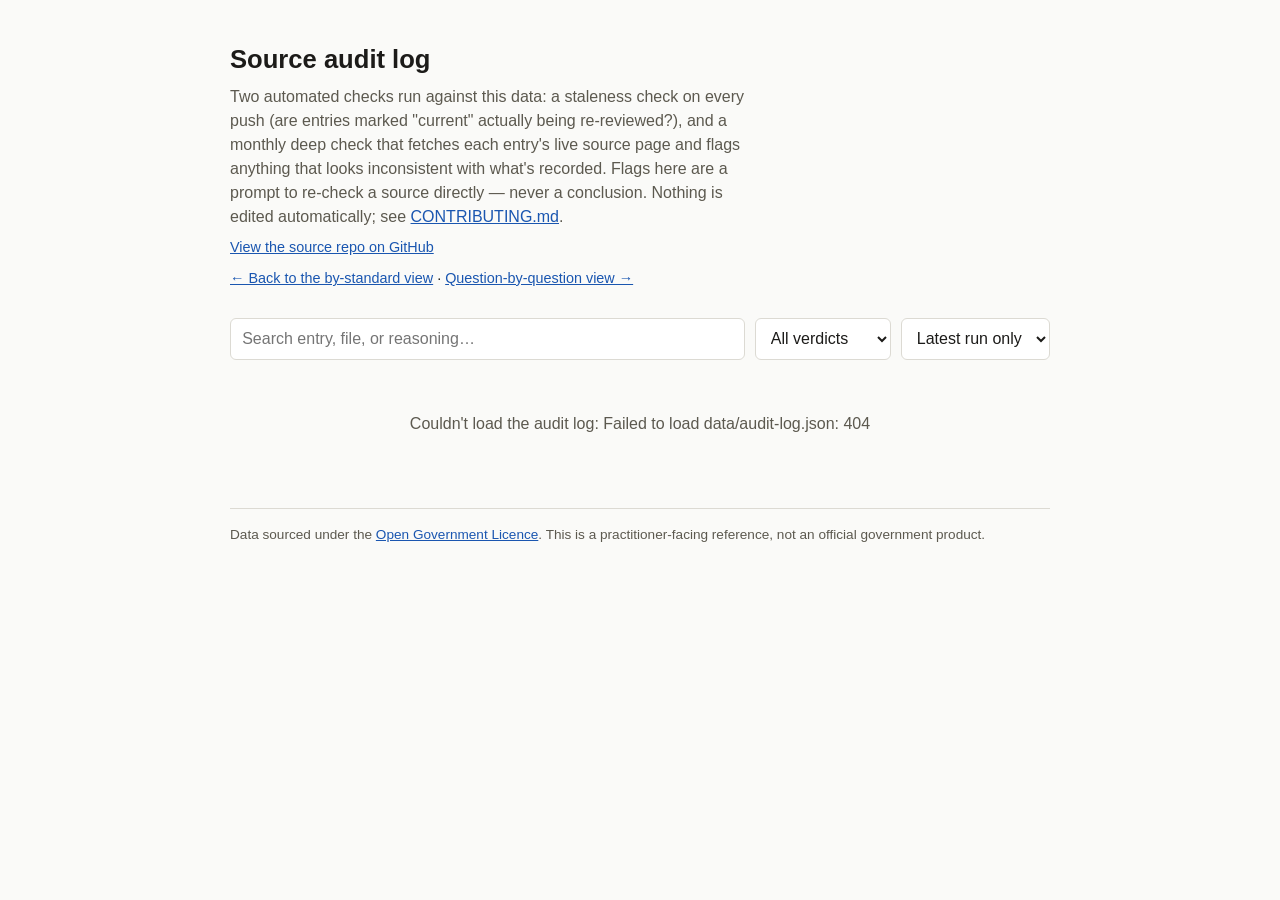
==== audit.html @ 8c1b0716 "Add automated currency checks: staleness check and monthly source audit Extends CI with scripts/chec" ====
<!doctype html>
<html lang="en">
<head>
<meta charset="utf-8">
<meta name="viewport" content="width=device-width, initial-scale=1">
<title>Source audit log — UK Classification Standards Tracker</title>
<link rel="stylesheet" href="style.css">
</head>
<body>
<main>
  <header>
    <h1>Source audit log</h1>
    <p>
      Two automated checks run against this data: a staleness check on every push (are entries
      marked "current" actually being re-reviewed?), and a monthly deep check that fetches each
      entry's live source page and flags anything that looks inconsistent with what's recorded.
      Flags here are a prompt to re-check a source directly — never a conclusion. Nothing is
      edited automatically; see <a href="https://github.com/georgeunsworth/uk-classification-standards/blob/main/CONTRIBUTING.md">CONTRIBUTING.md</a>.
    </p>
    <p class="repo-link"><a href="https://github.com/georgeunsworth/uk-classification-standards">View the source repo on GitHub</a></p>
    <nav class="view-nav"><a href="index.html">← Back to the by-standard view</a> · <a href="questions.html">Question-by-question view →</a></nav>
  </header>

  <section id="summary"></section>

  <div class="controls">
    <input type="search" id="search" placeholder="Search entry, file, or reasoning…" aria-label="Search audit results">
    <select id="verdict-filter" aria-label="Filter by verdict">
      <option value="">All verdicts</option>
      <option value="unchanged">Unchanged</option>
      <option value="possible_drift">Possible drift</option>
      <option value="fetch_failed">Fetch failed</option>
    </select>
    <select id="run-filter" aria-label="Filter by run">
      <option value="">Latest run only</option>
    </select>
  </div>

  <p class="count" id="count"></p>
  <div id="results"></div>

  <footer>
    Data sourced under the <a href="https://www.nationalarchives.gov.uk/doc/open-government-licence/version/3/">Open Government Licence</a>.
    This is a practitioner-facing reference, not an official government product.
  </footer>
</main>

<script>
  const VERDICT_LABELS = {
    unchanged: "Unchanged",
    possible_drift: "Possible drift",
    fetch_failed: "Fetch failed",
  };
  const VERDICT_BADGE_CLASS = {
    unchanged: "current",
    possible_drift: "under-review",
    fetch_failed: "archived",
  };

  function escapeHtml(str) {
    return String(str ?? "").replace(/[&<>"']/g, (c) => ({
      "&": "&amp;", "<": "&lt;", ">": "&gt;", '"': "&quot;", "'": "&#39;",
    }[c]));
  }

  const summaryEl = document.getElementById("summary");
  const resultsEl = document.getElementById("results");
  const countEl = document.getElementById("count");
  const searchEl = document.getElementById("search");
  const verdictEl = document.getElementById("verdict-filter");
  const runEl = document.getElementById("run-filter");

  let runs = [];

  function renderSummary() {
    if (runs.length === 0) {
      summaryEl.innerHTML = `<p class="empty">No audit runs yet — the first monthly check will populate this page.</p>`;
      return;
    }
    const latest = runs[runs.length - 1];
    const counts = { unchanged: 0, possible_drift: 0, fetch_failed: 0 };
    latest.results.forEach((r) => { counts[r.verdict] = (counts[r.verdict] || 0) + 1; });
    summaryEl.innerHTML = `
      <p class="meta">Last run: <strong>${escapeHtml(latest.run_date)}</strong> ·
        ${latest.results.length} entries checked ·
        ${counts.unchanged || 0} unchanged ·
        ${counts.possible_drift || 0} possible drift ·
        ${counts.fetch_failed || 0} fetch failed</p>
    `;
  }

  function renderRunOptions() {
    const options = runs
      .slice()
      .reverse()
      .map((run) => `<option value="${escapeHtml(run.run_date)}">${escapeHtml(run.run_date)}</option>`)
      .join("");
    runEl.insertAdjacentHTML("beforeend", options);
  }

  function currentResults() {
    const run = runEl.value ? runs.find((r) => r.run_date === runEl.value) : runs[runs.length - 1];
    return run ? run.results.map((r) => ({ ...r, run_date: run.run_date })) : [];
  }

  function applyFilters() {
    const search = searchEl.value.trim().toLowerCase();
    const verdict = verdictEl.value;

    const all = currentResults();
    const filtered = all.filter((r) => {
      if (verdict && r.verdict !== verdict) return false;
      if (search) {
        const haystack = `${r.entry_id} ${r.file} ${r.reasoning}`.toLowerCase();
        if (!haystack.includes(search)) return false;
      }
      return true;
    });

    countEl.textContent = `${filtered.length} of ${all.length} results`;

    resultsEl.innerHTML = filtered.length
      ? filtered.map((r) => `
        <article class="entry">
          <div class="entry-head">
            <h2>${escapeHtml(r.entry_id)}</h2>
            <span class="badge ${VERDICT_BADGE_CLASS[r.verdict] || ""}">${escapeHtml(VERDICT_LABELS[r.verdict] || r.verdict)}</span>
          </div>
          <p class="meta">${escapeHtml(r.file)} · checked ${escapeHtml(r.run_date)}</p>
          <p class="notes">${escapeHtml(r.reasoning)}</p>
          <div class="entry-foot">
            <a href="${escapeHtml(r.source_url)}" target="_blank" rel="noopener">View source →</a>
          </div>
        </article>
      `).join("")
      : `<p class="empty">No results match your filters.</p>`;
  }

  async function loadAll() {
    try {
      const res = await fetch("data/audit-log.json");
      if (!res.ok) throw new Error(`Failed to load data/audit-log.json: ${res.status}`);
      runs = await res.json();
      renderSummary();
      renderRunOptions();
      applyFilters();
    } catch (err) {
      resultsEl.innerHTML = `<p class="error">Couldn't load the audit log: ${escapeHtml(err.message)}</p>`;
      countEl.textContent = "";
    }
  }

  searchEl.addEventListener("input", applyFilters);
  verdictEl.addEventListener("change", applyFilters);
  runEl.addEventListener("change", applyFilters);
  loadAll();
</script>
</body>
</html>
---- style.css ----
:root {
  --bg: #fafaf8;
  --surface: #ffffff;
  --border: #dcdad3;
  --text: #1c1b19;
  --text-muted: #5c594f;
  --link: #1a56b0;
  --accent: #1a56b0;
  --status-current-bg: #dff2e1;
  --status-current-text: #14622a;
  --status-review-bg: #fbe9d0;
  --status-review-text: #8a4b06;
  --status-archived-bg: #eee;
  --status-archived-text: #55524a;
  --status-superseded-bg: #eee;
  --status-superseded-text: #55524a;
  --code-bg: #f0efe9;
}
@media (prefers-color-scheme: dark) {
  :root {
    --bg: #17171a;
    --surface: #201f23;
    --border: #38373d;
    --text: #ecebe8;
    --text-muted: #a9a7a0;
    --link: #7fb0ff;
    --accent: #7fb0ff;
    --status-current-bg: #143d21;
    --status-current-text: #7fe0a0;
    --status-review-bg: #4a3208;
    --status-review-text: #f0b862;
    --status-archived-bg: #2c2b2f;
    --status-archived-text: #b8b6b0;
    --status-superseded-bg: #2c2b2f;
    --status-superseded-text: #b8b6b0;
    --code-bg: #26252a;
  }
}
* { box-sizing: border-box; }
body {
  margin: 0;
  background: var(--bg);
  color: var(--text);
  font: 16px/1.5 -apple-system, BlinkMacSystemFont, "Segoe UI", Roboto, Helvetica, Arial, sans-serif;
}
main {
  max-width: 860px;
  margin: 0 auto;
  padding: 2.5rem 1.25rem 4rem;
}
header h1 {
  font-size: 1.6rem;
  margin: 0 0 0.4rem;
}
header p {
  color: var(--text-muted);
  margin: 0 0 0.5rem;
  max-width: 60ch;
}
header .repo-link,
header .view-nav {
  font-size: 0.9rem;
}
header .view-nav {
  margin: 0.6rem 0 0;
}
a { color: var(--link); }
.controls {
  display: flex;
  gap: 0.6rem;
  flex-wrap: wrap;
  margin: 1.75rem 0 1.25rem;
}
.controls input[type="search"],
.controls select {
  font: inherit;
  padding: 0.5rem 0.7rem;
  border: 1px solid var(--border);
  border-radius: 6px;
  background: var(--surface);
  color: var(--text);
}
.controls input[type="search"] {
  flex: 1 1 220px;
}
.count {
  color: var(--text-muted);
  font-size: 0.85rem;
  margin: 0 0 1rem;
}
.category-section {
  margin: 0 0 2.5rem;
}
.category-heading {
  font-size: 1.4rem;
  margin: 0 0 1rem;
  padding-bottom: 0.5rem;
  border-bottom: 2px solid var(--accent);
}
.domain-section {
  margin: 0 0 2rem;
}
.domain-heading {
  font-size: 1.15rem;
  margin: 0 0 0.75rem;
  padding-bottom: 0.4rem;
  border-bottom: 1px solid var(--border);
}
.gaps-heading {
  font-size: 0.85rem;
  text-transform: uppercase;
  letter-spacing: 0.03em;
  color: var(--status-review-text);
  margin: 1.25rem 0 0.6rem;
}
.domain-gaps .entry {
  border-left: 3px solid var(--status-review-text);
}
.licensed-heading {
  font-size: 0.85rem;
  text-transform: uppercase;
  letter-spacing: 0.03em;
  color: var(--status-review-text);
  margin: 1.25rem 0 0.6rem;
}
.domain-licensed .entry {
  border-left: 3px solid var(--status-review-text);
}
.entry {
  background: var(--surface);
  border: 1px solid var(--border);
  border-radius: 10px;
  padding: 1.1rem 1.25rem;
  margin-bottom: 0.9rem;
}
.entry-head {
  display: flex;
  align-items: baseline;
  justify-content: space-between;
  gap: 0.75rem;
  flex-wrap: wrap;
}
.entry-head h2,
.entry-head h3,
.entry-head h4 {
  font-size: 1.05rem;
  margin: 0;
}
.badge {
  display: inline-block;
  font-size: 0.72rem;
  font-weight: 600;
  text-transform: uppercase;
  letter-spacing: 0.03em;
  padding: 0.2rem 0.55rem;
  border-radius: 999px;
  white-space: nowrap;
}
.badge.current { background: var(--status-current-bg); color: var(--status-current-text); }
.badge.under-review { background: var(--status-review-bg); color: var(--status-review-text); }
.badge.archived { background: var(--status-archived-bg); color: var(--status-archived-text); }
.badge.superseded { background: var(--status-superseded-bg); color: var(--status-superseded-text); }
.meta {
  color: var(--text-muted);
  font-size: 0.85rem;
  margin: 0.25rem 0 0.6rem;
}
.notes {
  margin: 0.4rem 0 0.7rem;
}
.entry-foot {
  display: flex;
  justify-content: space-between;
  align-items: center;
  flex-wrap: wrap;
  gap: 0.5rem;
  font-size: 0.85rem;
}
.entry-foot code {
  background: var(--code-bg);
  padding: 0.1rem 0.4rem;
  border-radius: 4px;
  font-size: 0.8em;
}
.tags {
  display: flex;
  flex-wrap: wrap;
  gap: 0.35rem;
  margin: 0 0 0.6rem;
}
.tag {
  display: inline-block;
  font-size: 0.75rem;
  padding: 0.15rem 0.5rem;
  border-radius: 5px;
  border: 1px solid var(--border);
  color: var(--text-muted);
  background: var(--code-bg);
}
.tag.gap {
  color: var(--status-review-text);
  background: var(--status-review-bg);
  border-color: transparent;
  font-weight: 600;
}
.tag.unspecified {
  font-style: italic;
}
.tag.licence-public-domain {
  color: var(--status-current-text);
  background: var(--status-current-bg);
  border-color: transparent;
}
.tag.licence-restricted {
  color: var(--status-review-text);
  background: var(--status-review-bg);
  border-color: transparent;
  font-weight: 600;
}
.scale-block,
.scoring-block {
  margin: 0 0 0.8rem;
}
.scale-block strong,
.scoring-block strong {
  font-size: 0.85rem;
}
.scale-list {
  list-style: none;
  display: flex;
  flex-wrap: wrap;
  gap: 0.4rem 1rem;
  margin: 0.35rem 0 0;
  padding: 0;
  font-size: 0.9rem;
}
.scale-list .score {
  color: var(--text-muted);
}
.scoring-method {
  margin: 0.35rem 0 0.5rem;
}
.bands-table {
  border-collapse: collapse;
  font-size: 0.9rem;
  margin: 0 0 0.5rem;
}
.bands-table td {
  padding: 0.15rem 0.7rem 0.15rem 0;
}
.clinical-note {
  font-size: 0.85rem;
  color: var(--status-review-text);
  margin: 0.3rem 0 0;
}
.question {
  font-style: italic;
  color: var(--text-muted);
  margin: 0.5rem 0 0.3rem;
}
.values-block {
  margin: 0.3rem 0 0.8rem;
}
.values-block ul {
  margin: 0.35rem 0 0;
  padding-left: 1.2rem;
}
.values-head {
  display: flex;
  align-items: center;
  gap: 0.6rem;
}
.values-head strong {
  font-size: 0.85rem;
}
.copy-btn {
  font: inherit;
  font-size: 0.75rem;
  padding: 0.15rem 0.55rem;
  border: 1px solid var(--border);
  border-radius: 5px;
  background: var(--surface);
  color: var(--text);
  cursor: pointer;
}
.copy-btn:hover {
  border-color: var(--accent);
}
.no-values {
  color: var(--text-muted);
  font-size: 0.85rem;
  font-style: italic;
  margin: 0.3rem 0 0.8rem;
}
.empty, .error {
  color: var(--text-muted);
  padding: 2rem 0;
  text-align: center;
}
footer {
  margin-top: 2.5rem;
  padding-top: 1rem;
  border-top: 1px solid var(--border);
  color: var(--text-muted);
  font-size: 0.85rem;
}
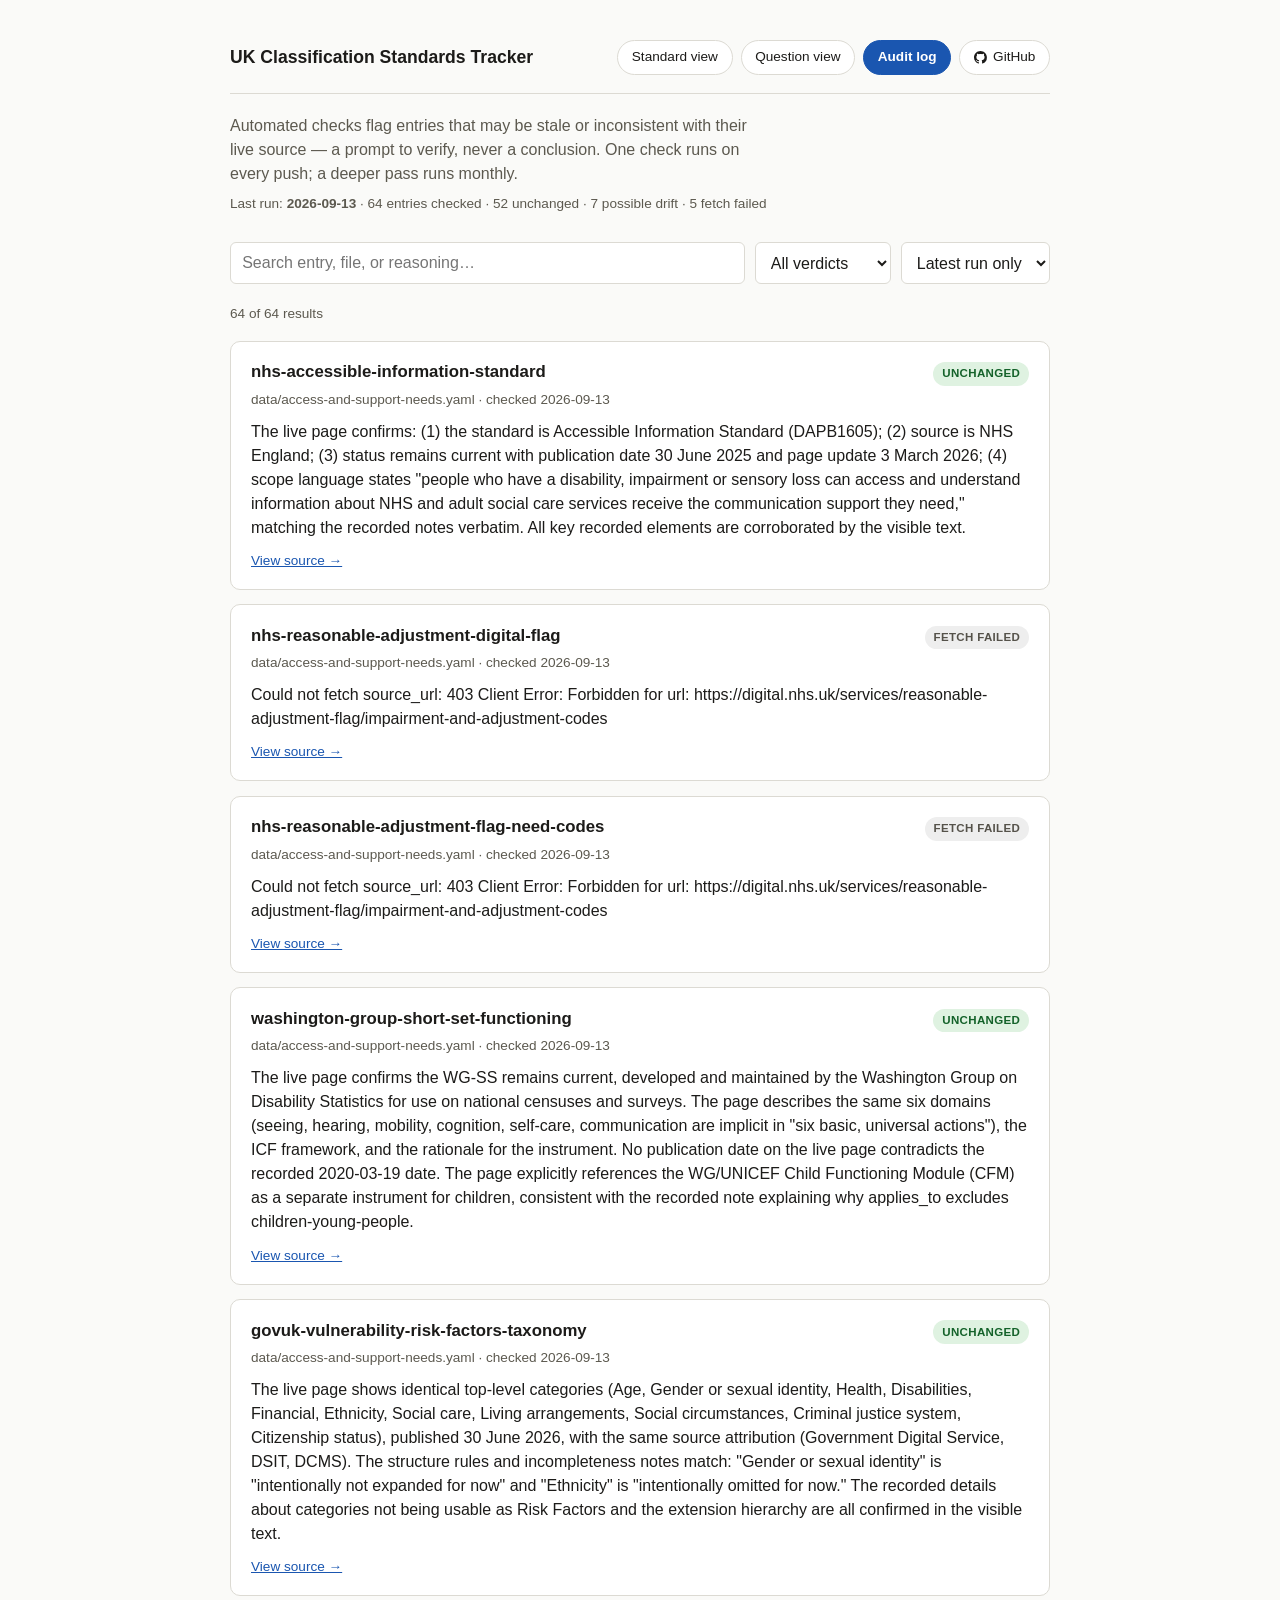
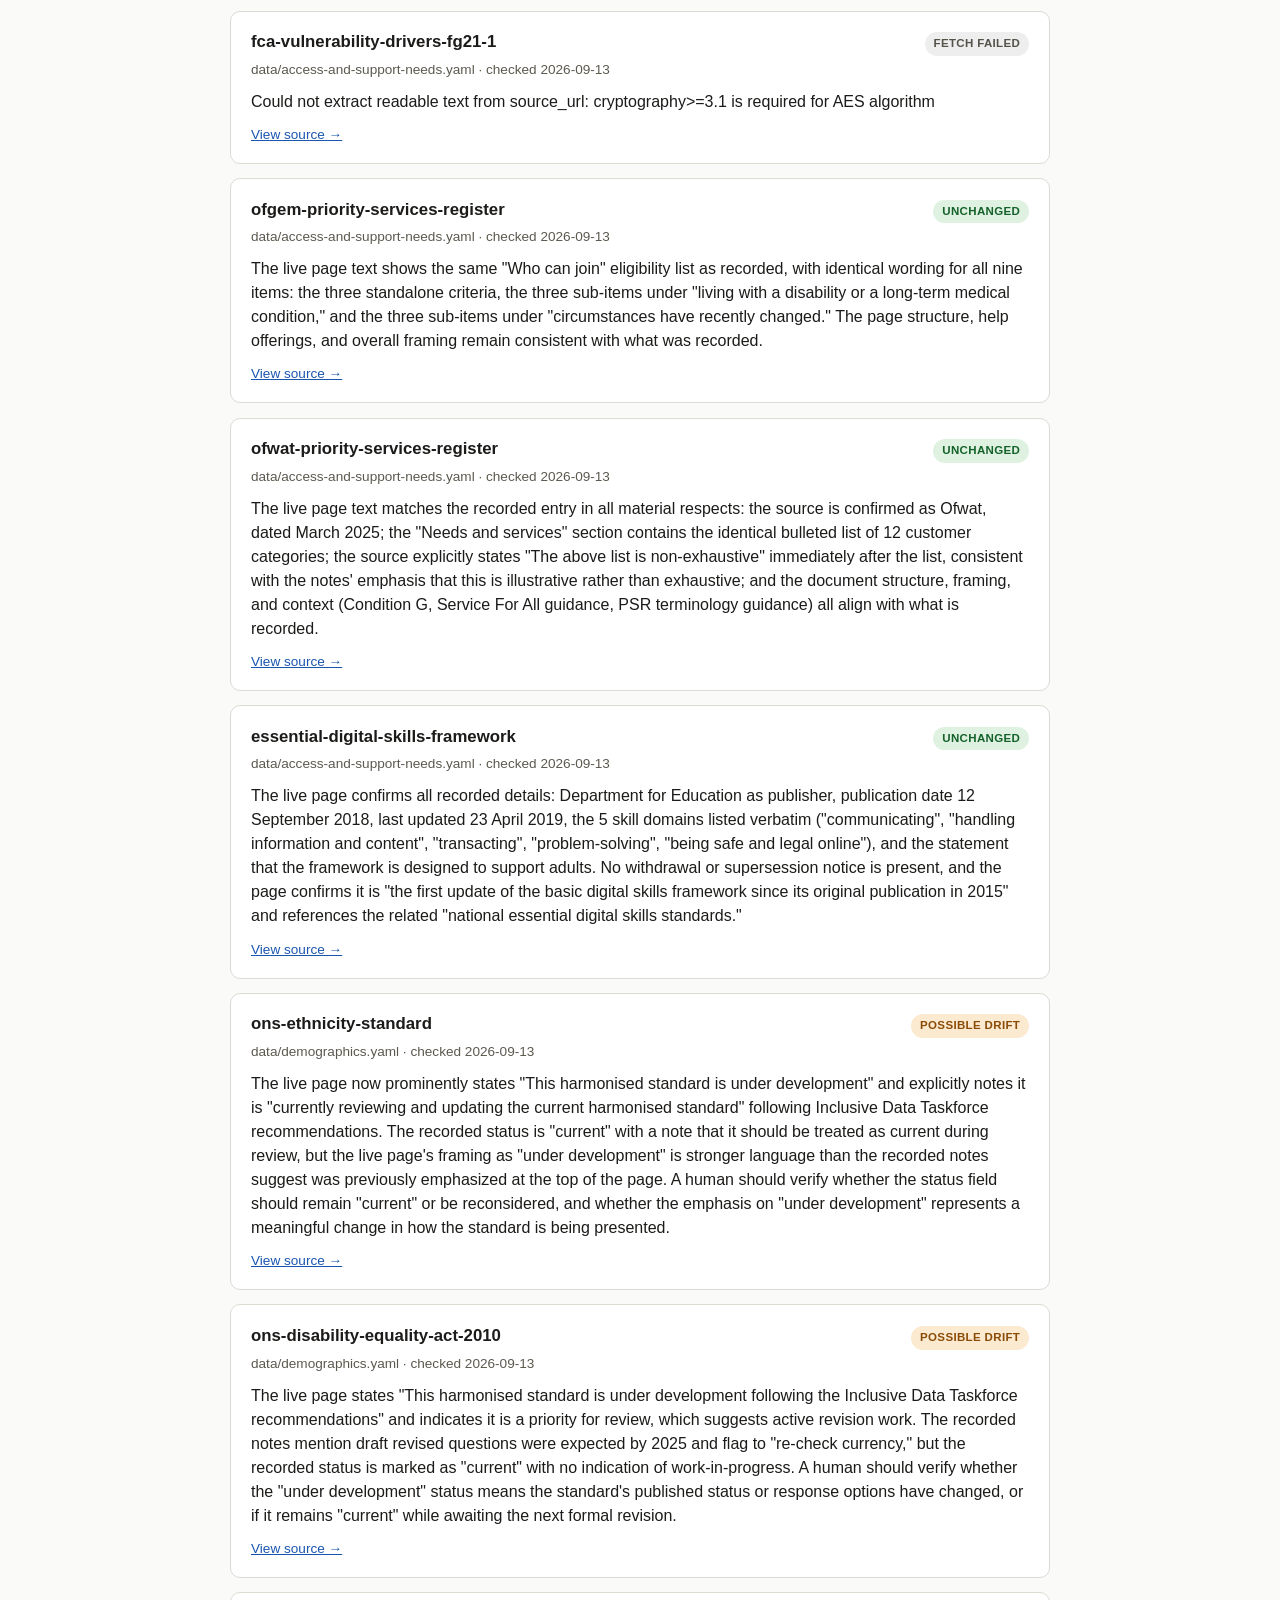
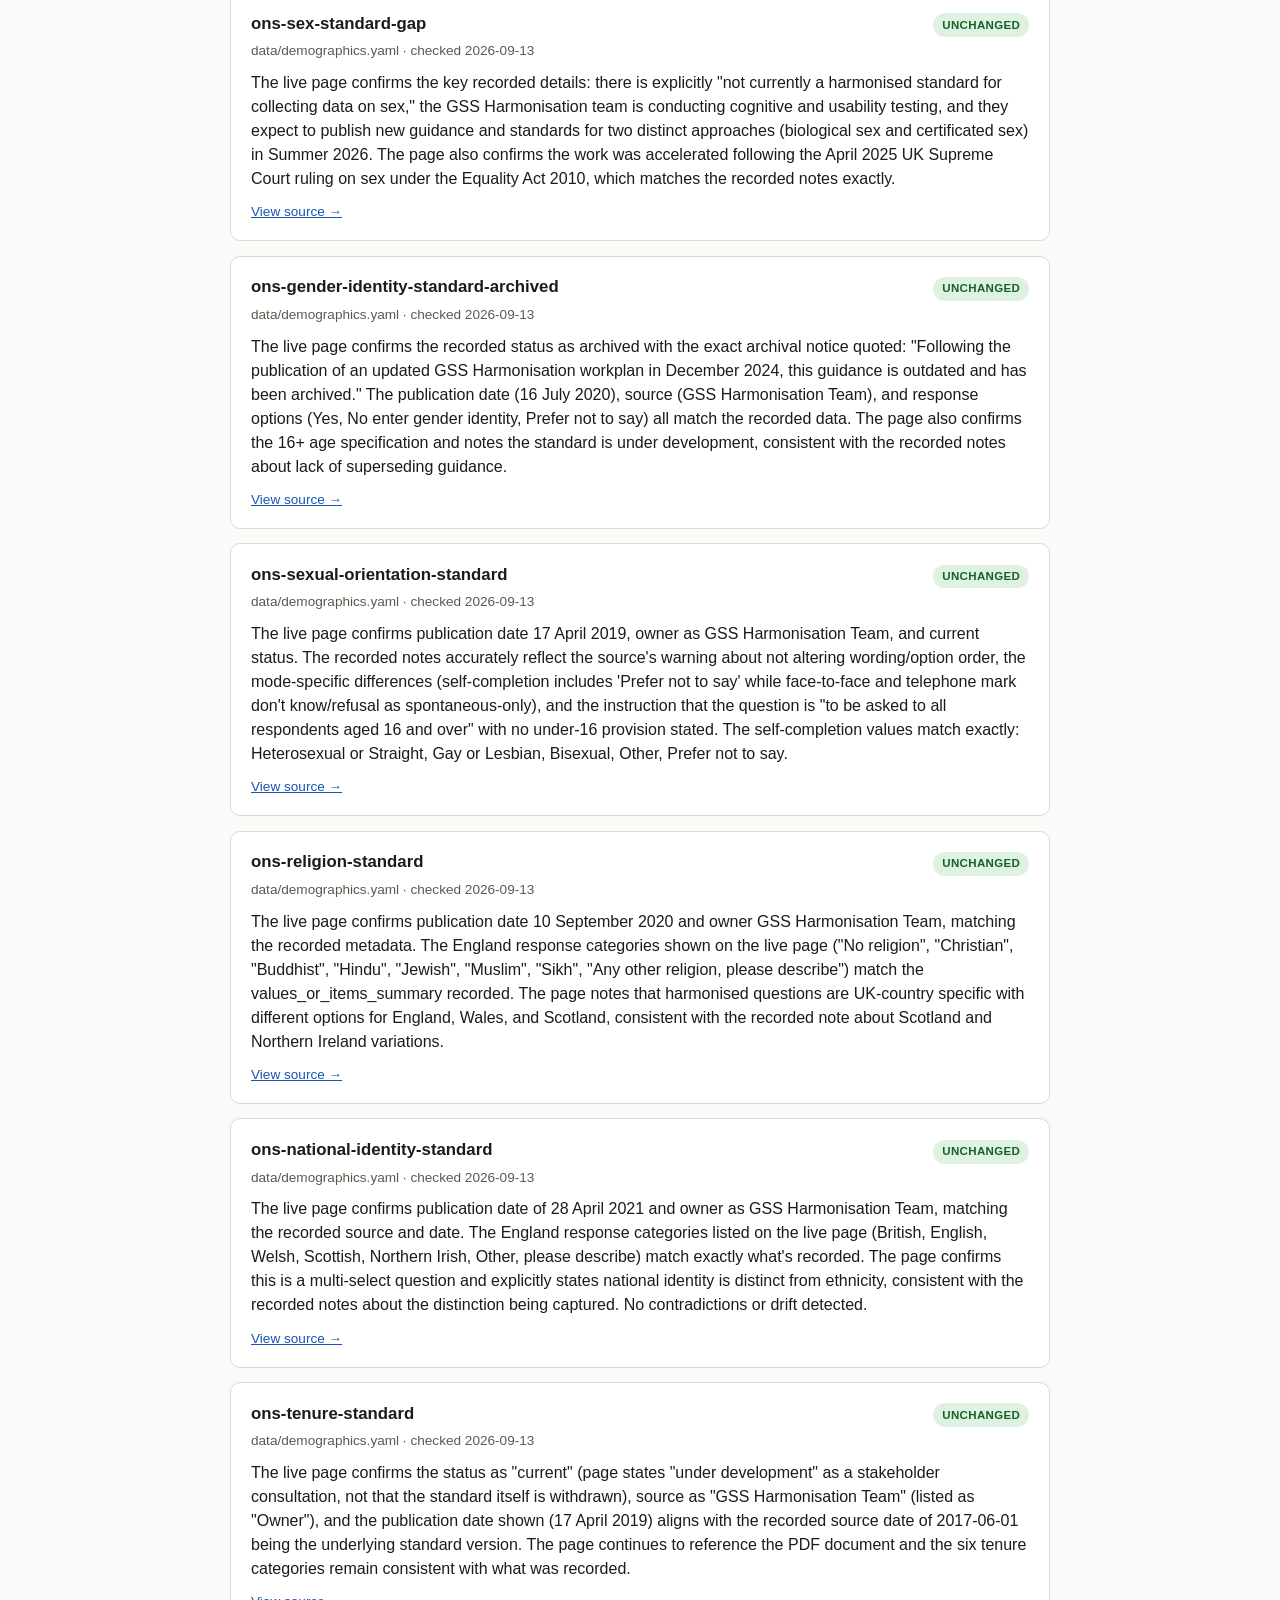
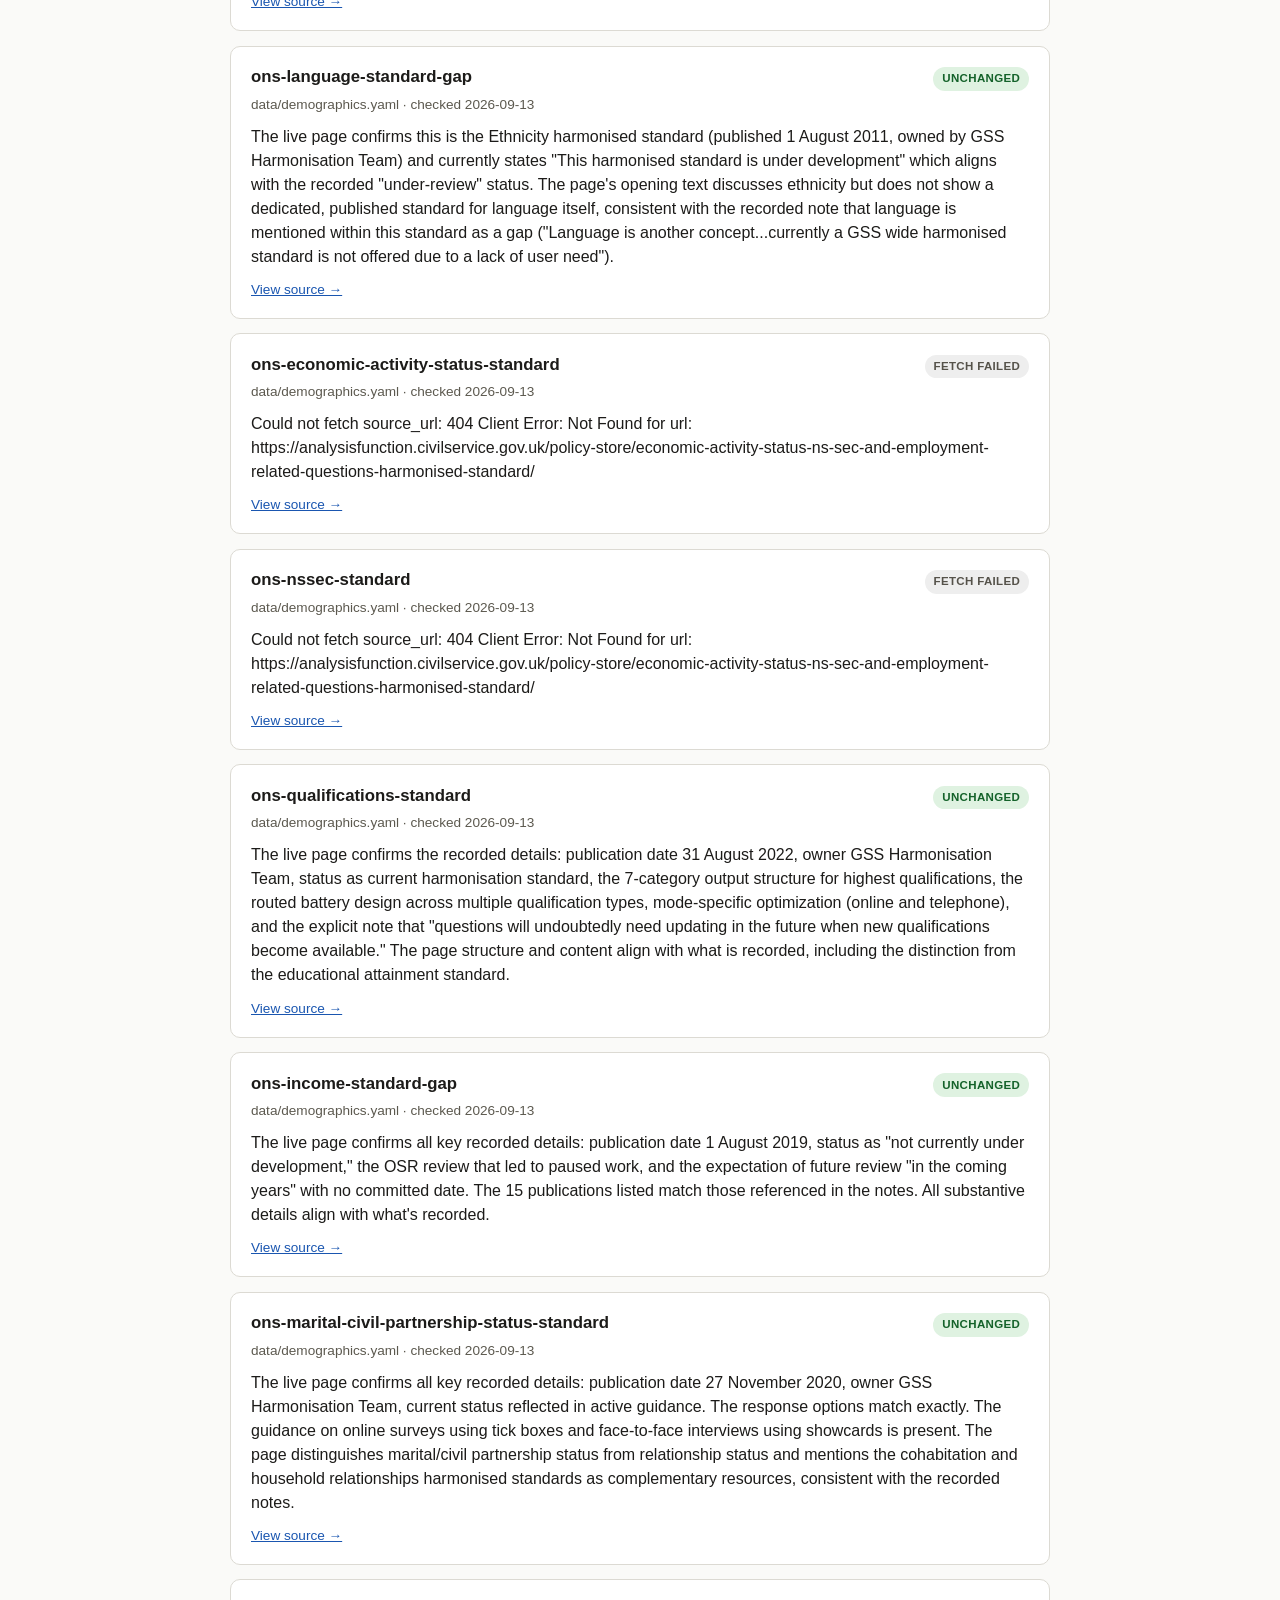
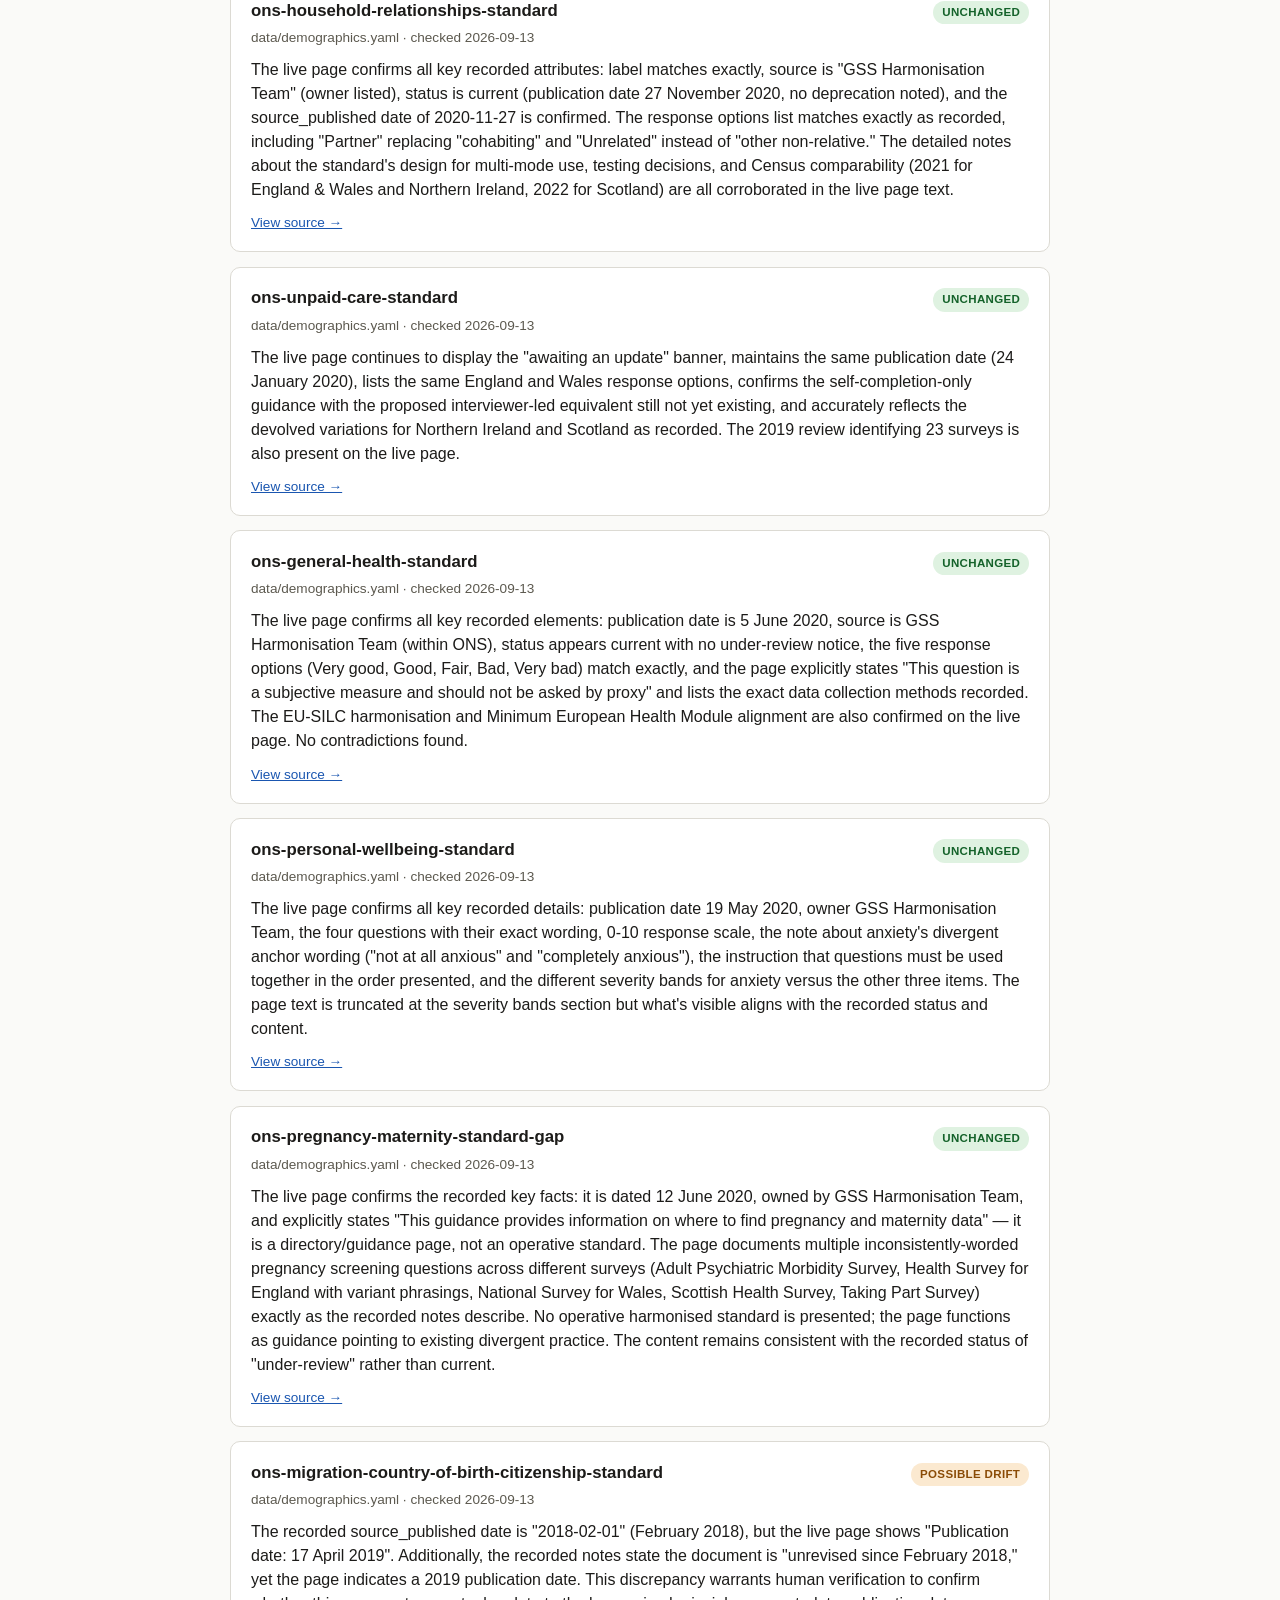
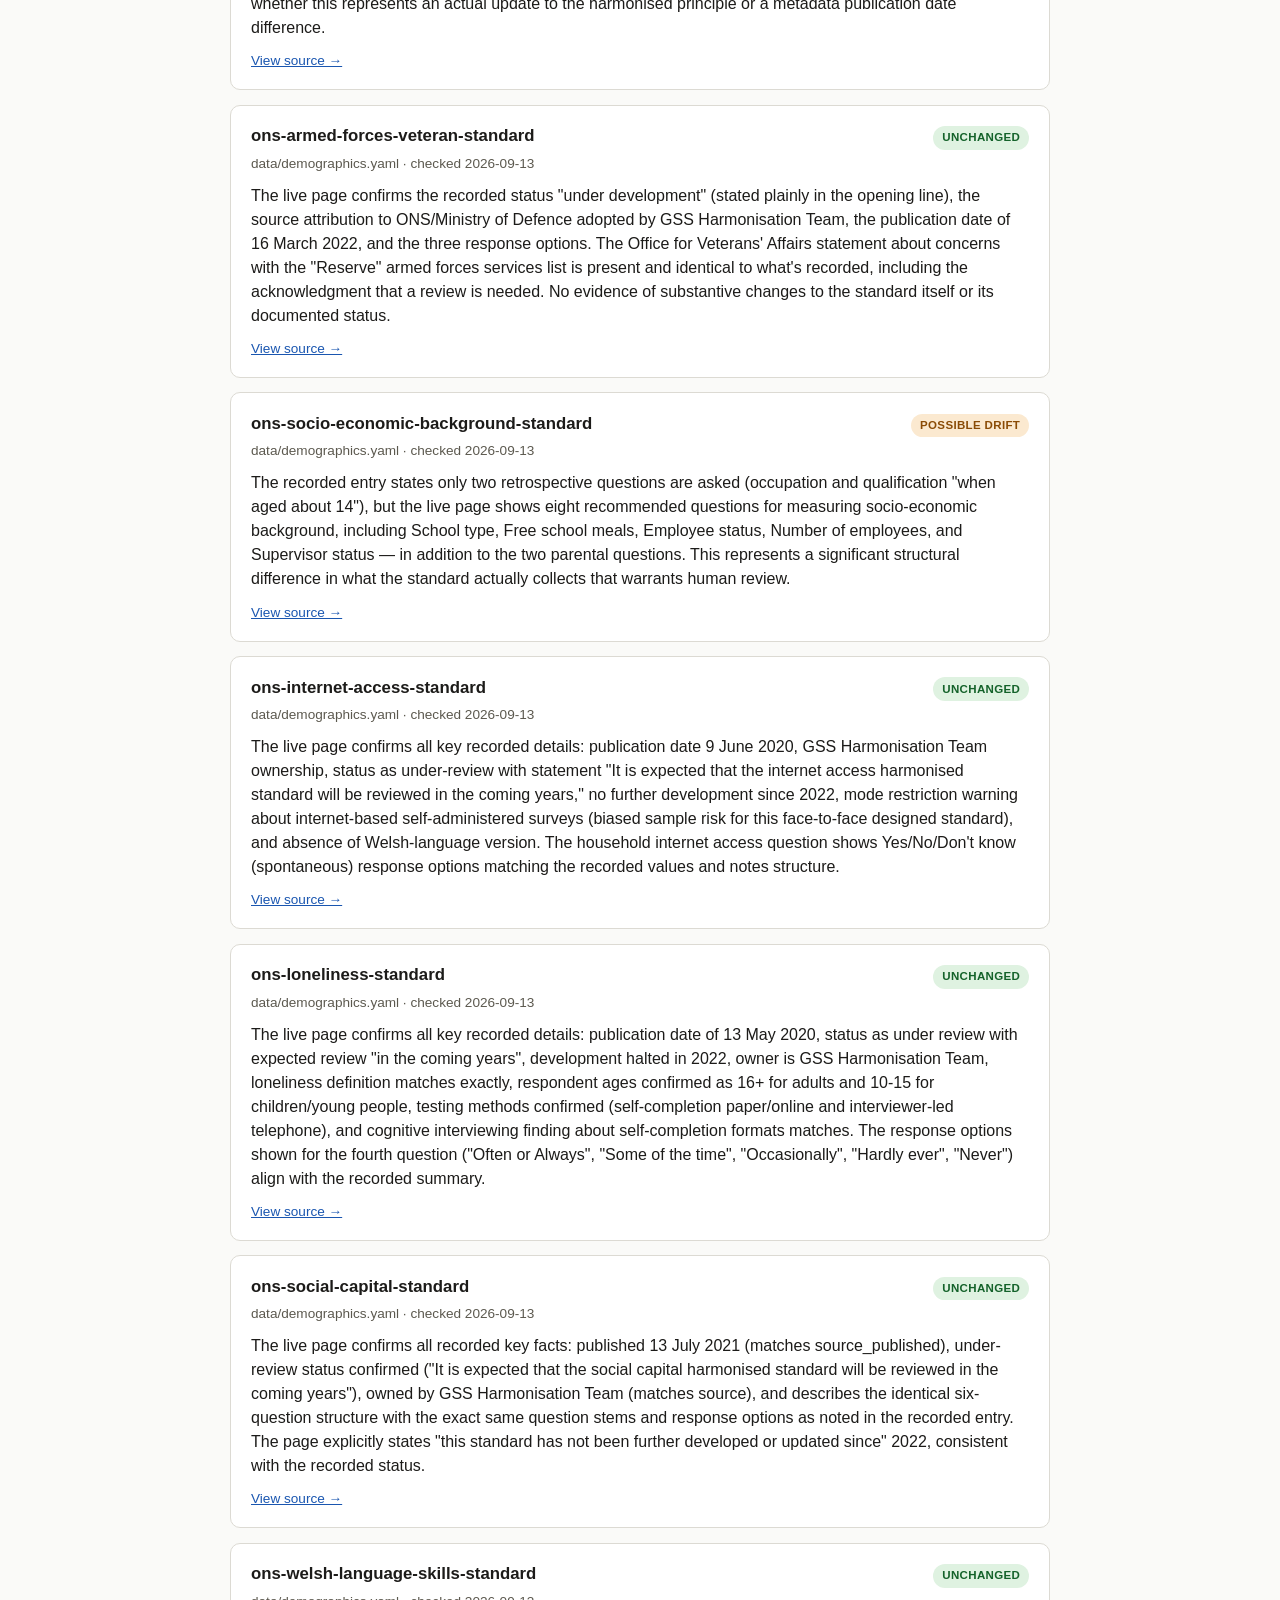
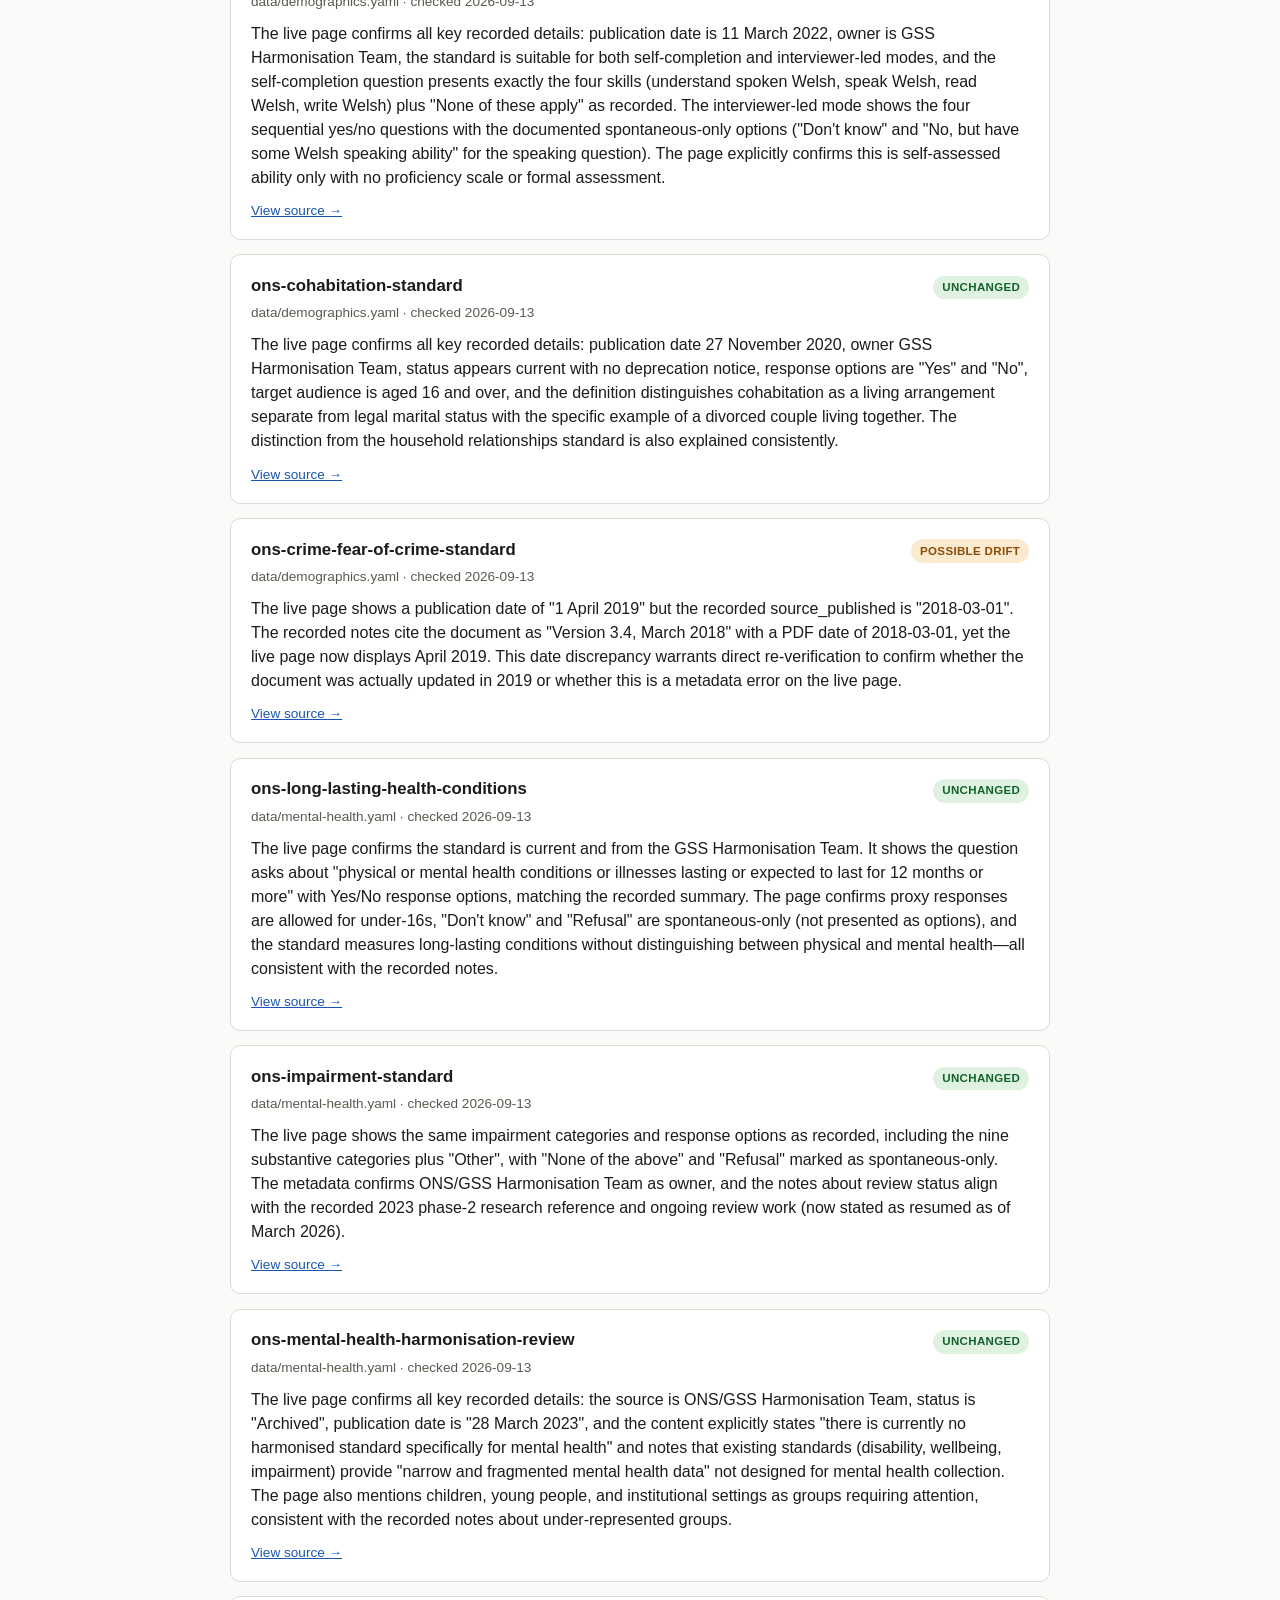
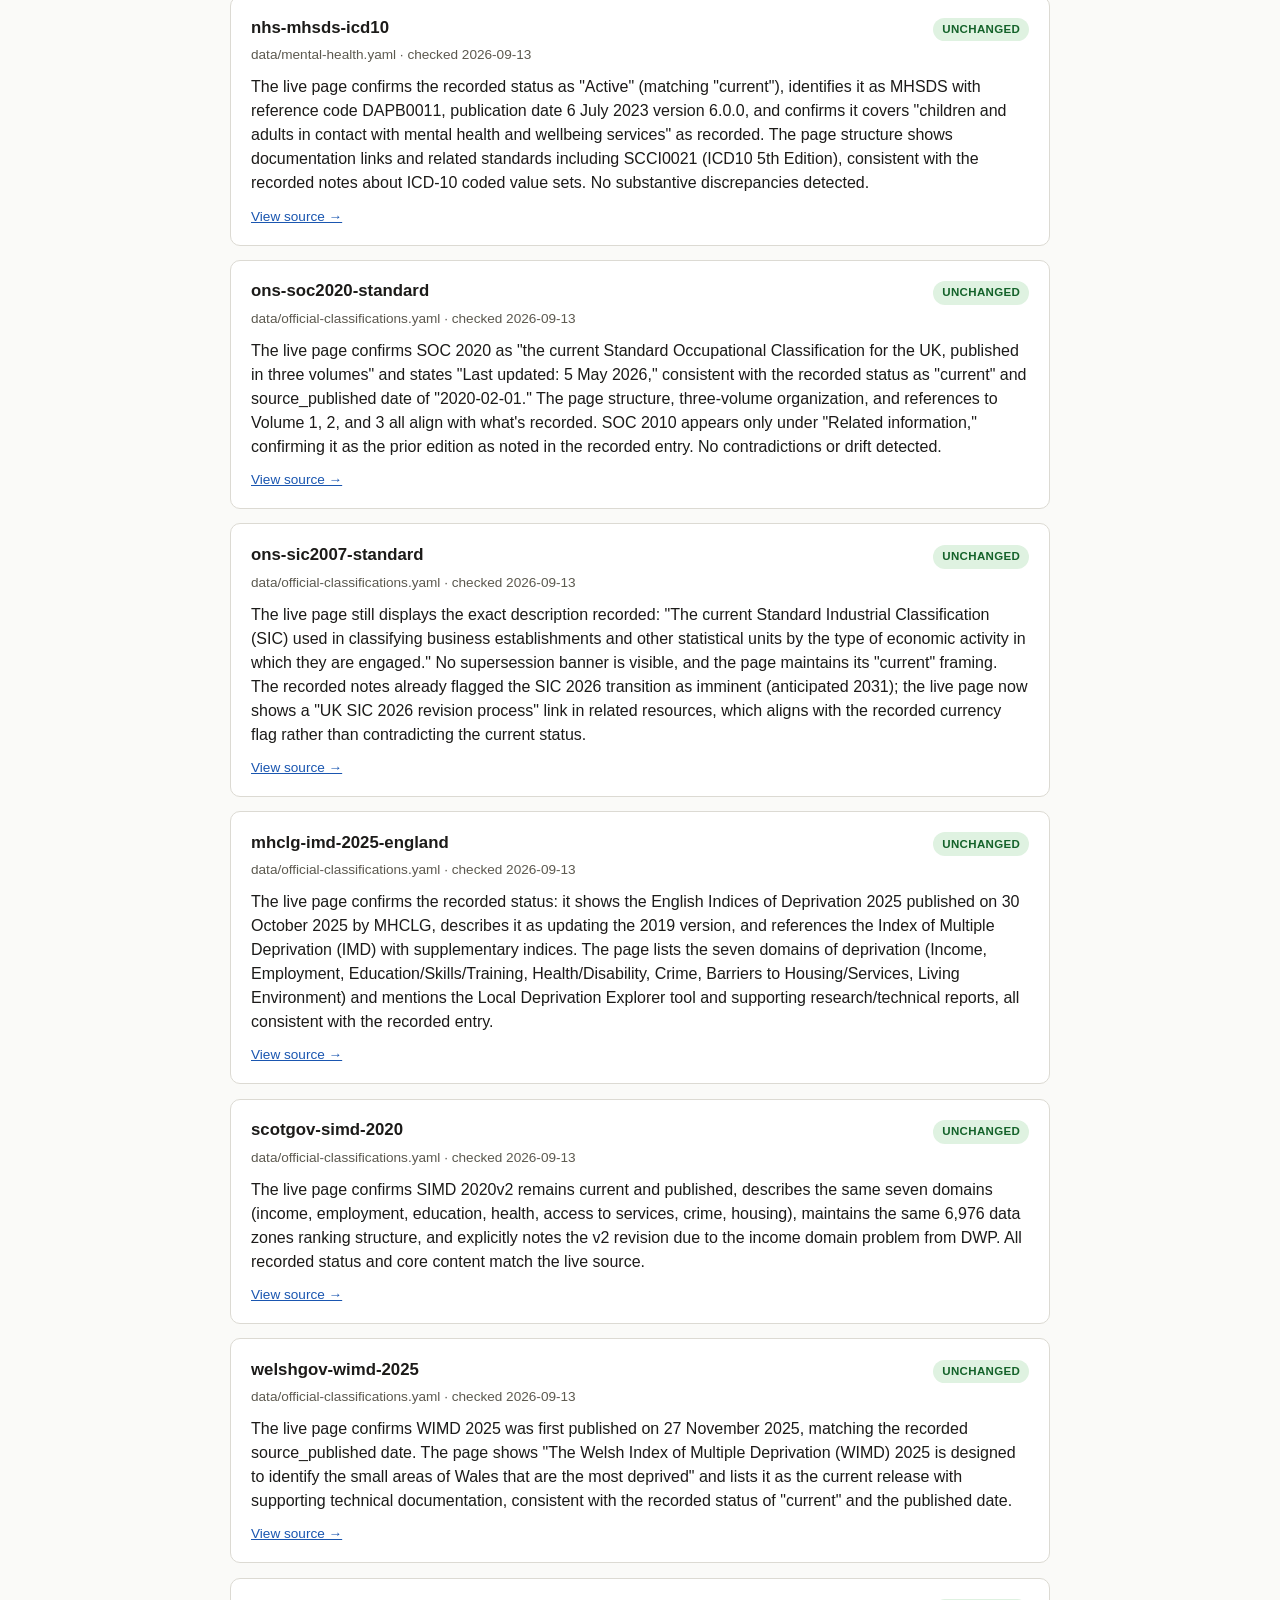
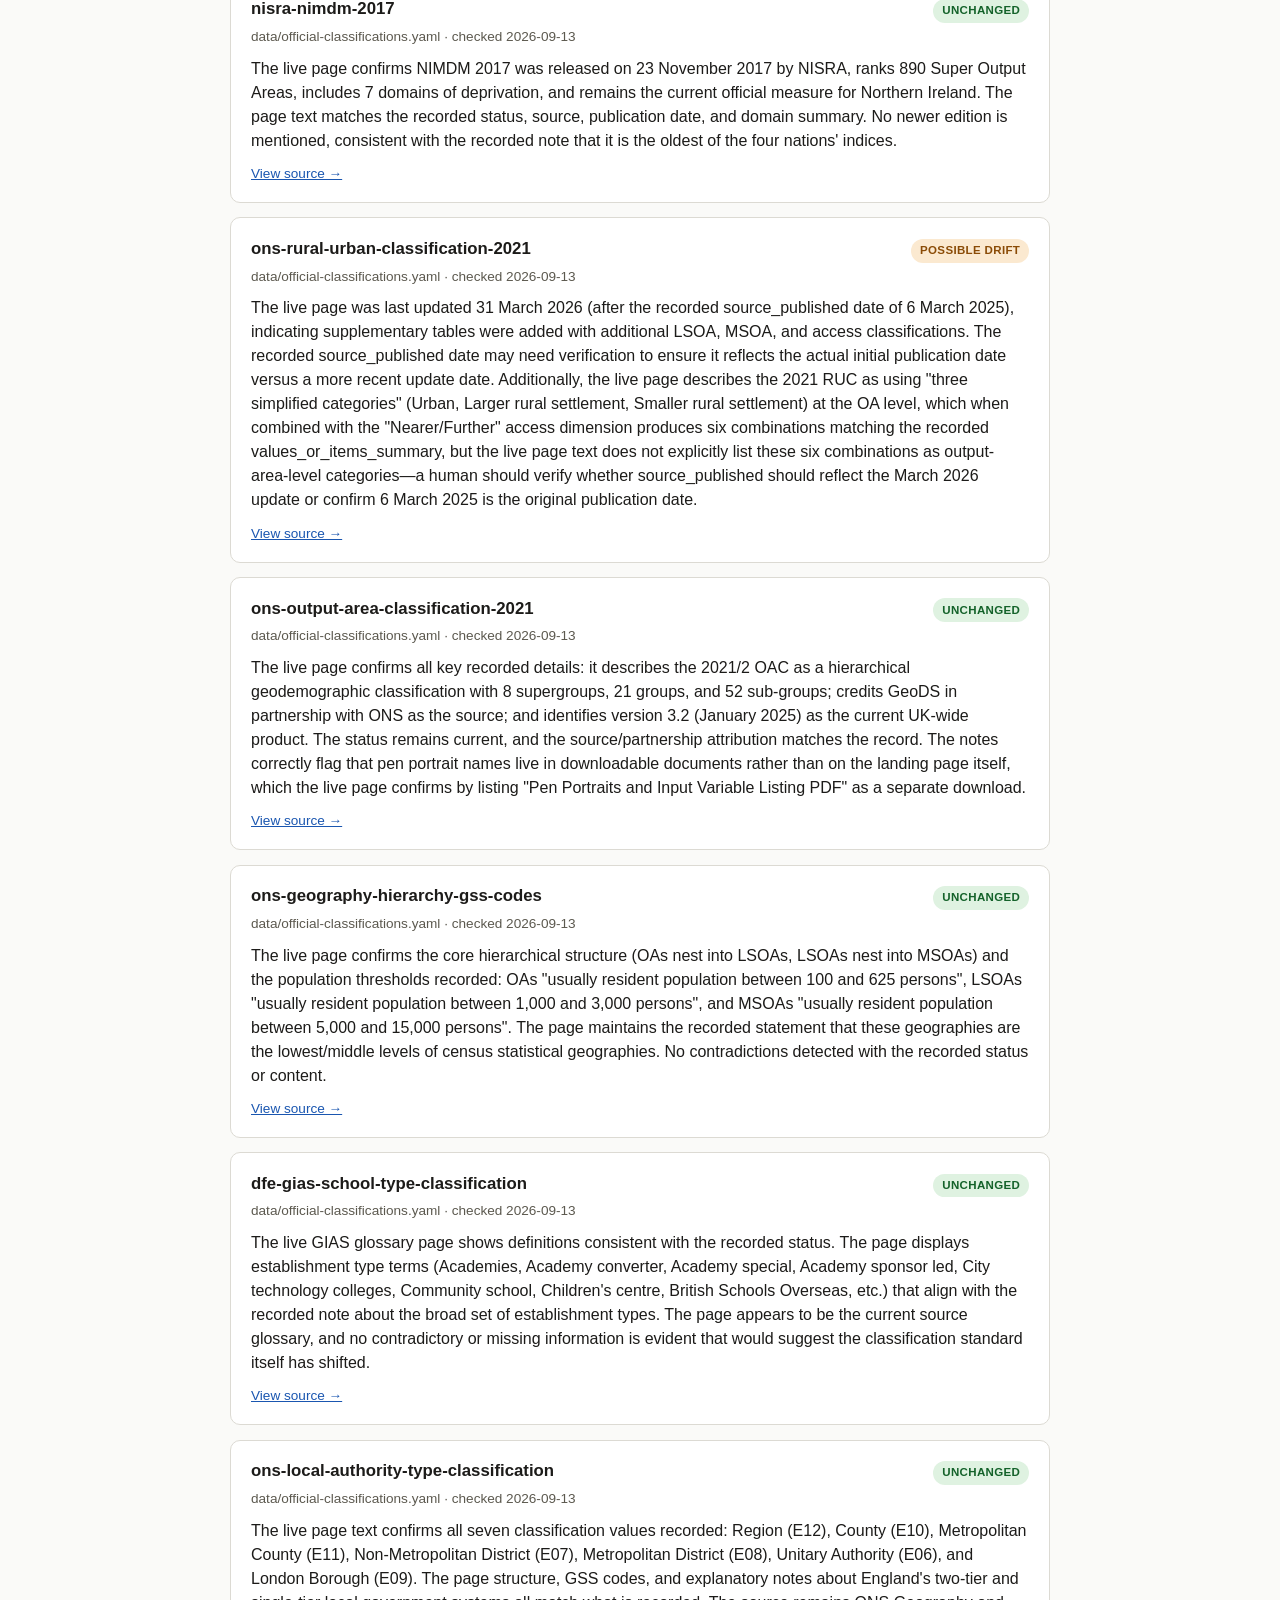
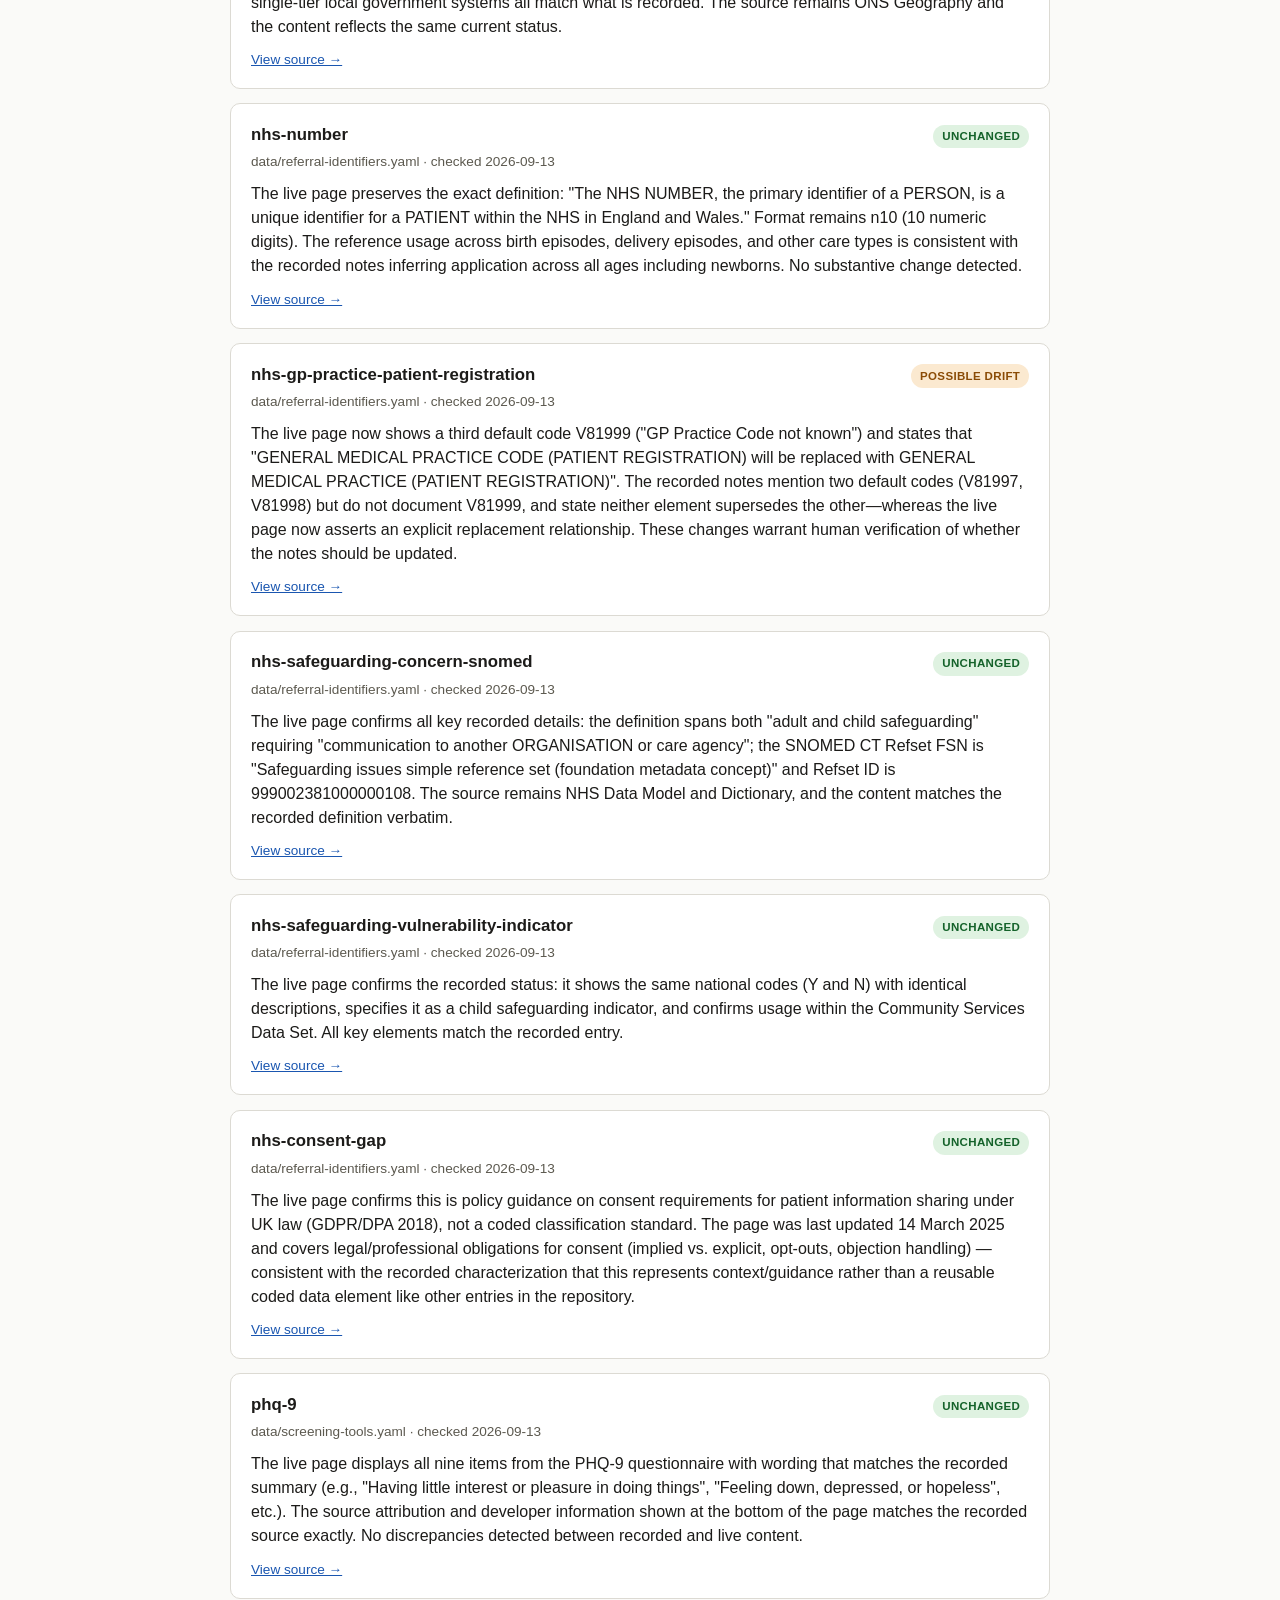
==== commit d5c123dd: "Replace per-page nav links with a shared top bar Title on the left, pill-style buttons for Standard/" ====
--- a/audit.html
+++ b/audit.html
@@ -9,16 +9,20 @@
 <body>
 <main>
   <header>
-    <h1>Source audit log</h1>
-    <p>
-      Two automated checks run against this data: a staleness check on every push (are entries
-      marked "current" actually being re-reviewed?), and a monthly deep check that fetches each
-      entry's live source page and flags anything that looks inconsistent with what's recorded.
-      Flags here are a prompt to re-check a source directly — never a conclusion. Nothing is
-      edited automatically; see <a href="https://github.com/georgeunsworth/uk-classification-standards/blob/main/CONTRIBUTING.md">CONTRIBUTING.md</a>.
-    </p>
-    <p class="repo-link"><a href="https://github.com/georgeunsworth/uk-classification-standards">View the source repo on GitHub</a></p>
-    <nav class="view-nav"><a href="index.html">← Back to the by-standard view</a> · <a href="questions.html">Question-by-question view →</a></nav>
+    <div class="topbar">
+      <span class="topbar-title">UK Classification Standards Tracker</span>
+      <nav class="topbar-nav" aria-label="Views">
+        <a href="index.html" class="topbar-link">Standard view</a>
+        <a href="questions.html" class="topbar-link">Question view</a>
+        <a href="audit.html" class="topbar-link is-current" aria-current="page">Audit log</a>
+        <a href="https://github.com/georgeunsworth/uk-classification-standards" class="topbar-link topbar-link--github" target="_blank" rel="noopener">
+          <svg viewBox="0 0 16 16" aria-hidden="true"><path d="M8 0C3.58 0 0 3.58 0 8c0 3.54 2.29 6.53 5.47 7.59.4.07.55-.17.55-.38 0-.19-.01-.82-.01-1.49-2.01.37-2.53-.49-2.69-.94-.09-.23-.48-.94-.82-1.13-.28-.15-.68-.52-.01-.53.63-.01 1.08.58 1.23.82.72 1.21 1.87.87 2.33.66.07-.52.28-.87.51-1.07-1.78-.2-3.64-.89-3.64-3.95 0-.87.31-1.59.82-2.15-.08-.2-.36-1.02.08-2.12 0 0 .67-.21 2.2.82.64-.18 1.32-.27 2-.27.68 0 1.36.09 2 .27 1.53-1.04 2.2-.82 2.2-.82.44 1.1.16 1.92.08 2.12.51.56.82 1.27.82 2.15 0 3.07-1.87 3.75-3.65 3.95.29.25.54.73.54 1.48 0 1.07-.01 1.93-.01 2.2 0 .21.15.46.55.38A8.01 8.01 0 0016 8c0-4.42-3.58-8-8-8z"/></svg>
+          GitHub
+        </a>
+      </nav>
+    </div>
+    <h1 class="visually-hidden">Source audit log</h1>
+    <p>Automated checks flag entries that may be stale or inconsistent with their live source — a prompt to verify, never a conclusion. One check runs on every push; a deeper pass runs monthly.</p>
   </header>
 
   <section id="summary"></section>
--- a/style.css
+++ b/style.css
@@ -57,14 +57,76 @@
   margin: 0 0 0.5rem;
   max-width: 60ch;
 }
-header .repo-link,
-header .view-nav {
-  font-size: 0.9rem;
-}
-header .view-nav {
-  margin: 0.6rem 0 0;
-}
 a { color: var(--link); }
+.visually-hidden {
+  position: absolute;
+  width: 1px;
+  height: 1px;
+  margin: -1px;
+  padding: 0;
+  overflow: hidden;
+  clip: rect(0, 0, 0, 0);
+  white-space: nowrap;
+  border: 0;
+}
+.topbar {
+  display: flex;
+  align-items: center;
+  justify-content: space-between;
+  flex-wrap: wrap;
+  gap: 0.75rem;
+  padding-bottom: 1.1rem;
+  margin-bottom: 1.25rem;
+  border-bottom: 1px solid var(--border);
+}
+.topbar-title {
+  font-size: 1.1rem;
+  font-weight: 600;
+}
+.topbar-nav {
+  display: flex;
+  flex-wrap: wrap;
+  gap: 0.5rem;
+}
+.topbar-link {
+  display: inline-flex;
+  align-items: center;
+  gap: 0.4rem;
+  font-size: 0.85rem;
+  padding: 0.4rem 0.85rem;
+  border: 1px solid var(--border);
+  border-radius: 999px;
+  background: var(--surface);
+  color: var(--text);
+  text-decoration: none;
+  white-space: nowrap;
+}
+.topbar-link:hover {
+  border-color: var(--accent);
+}
+.topbar-link.is-current {
+  background: var(--accent);
+  border-color: var(--accent);
+  color: var(--surface);
+  font-weight: 600;
+}
+.topbar-link--github svg {
+  width: 0.95em;
+  height: 0.95em;
+  fill: currentColor;
+}
+@media (max-width: 600px) {
+  .topbar {
+    align-items: flex-start;
+  }
+  .topbar-nav {
+    width: 100%;
+  }
+  .topbar-link {
+    flex: 1 1 auto;
+    justify-content: center;
+  }
+}
 .controls {
   display: flex;
   gap: 0.6rem;
